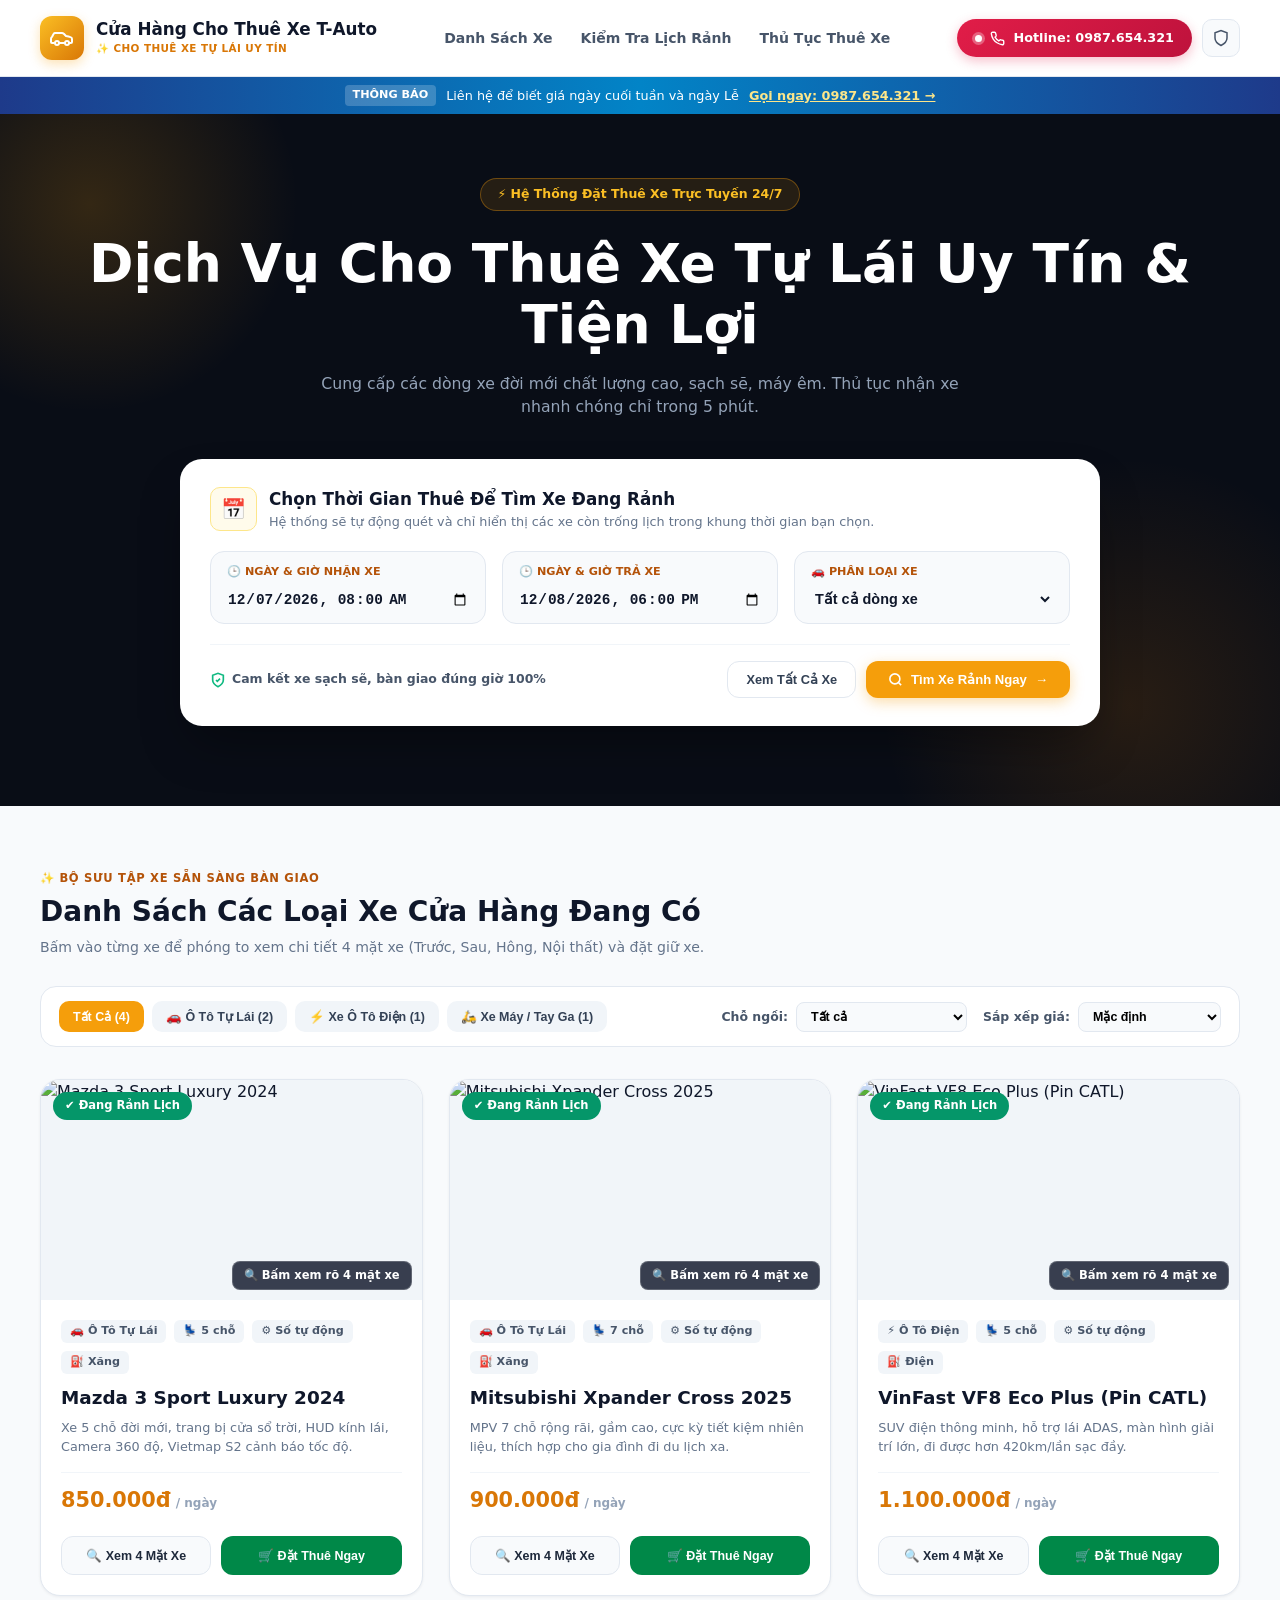
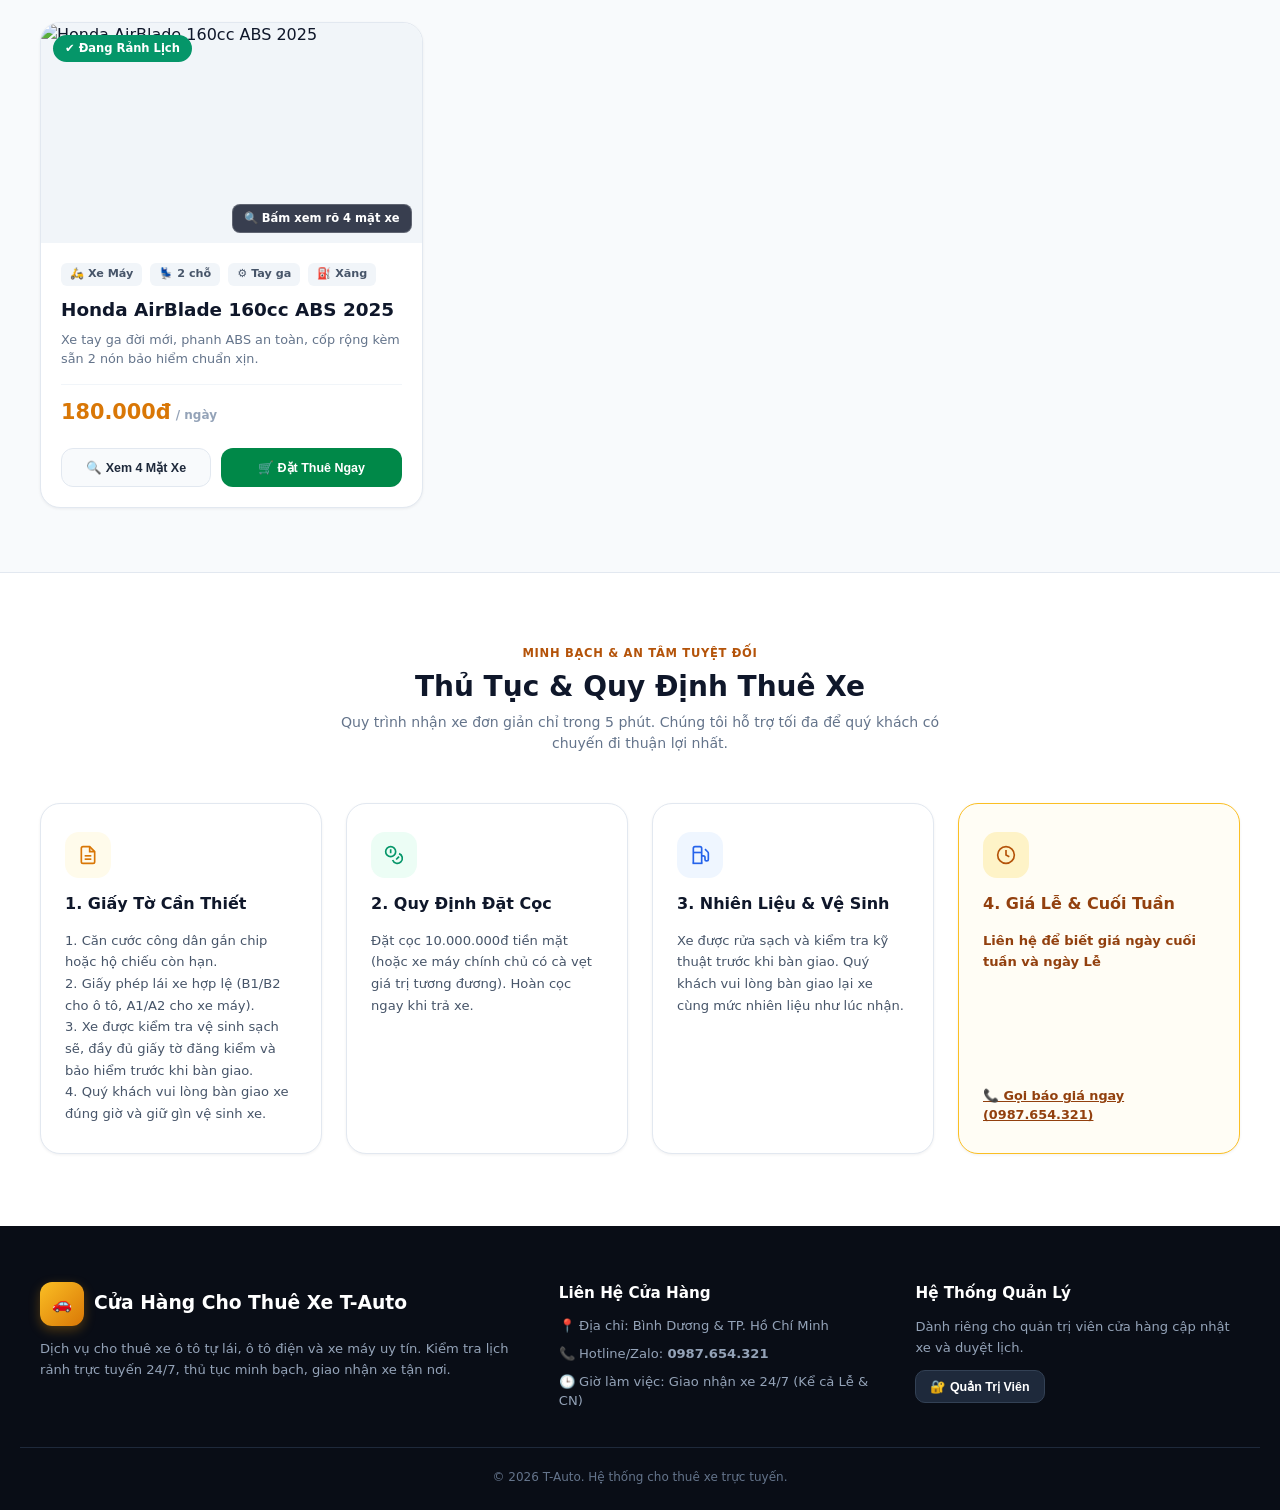
==== index.html @ 3c46c5d6 "app_web thuê xe dùng html" ====
<!doctype html>
<html lang="vi">
  <head>
    <meta charset="UTF-8" />
    <meta name="viewport" content="width=device-width, initial-scale=1.0" />
    <title id="page-title">
      T-Auto | Cho Thuê Xe Tự Lái Uy Tín & Kiểm Tra Lịch Rảnh Trực Tuyến
    </title>
    <link
      rel="icon"
      type="image/svg+xml"
      href="data:image/svg+xml,<svg xmlns='http://www.w3.org/2000/svg' viewBox='0 0 24 24' fill='%23f59e0b'><path d='M19 17h2c.6 0 1-.4 1-1v-3c0-.9-.7-1.7-1.5-1.9C18.7 10.6 16 10 16 10s-1.3-1.4-2.2-2.3c-.5-.4-1.1-.7-1.8-.7H5c-.6 0-1.1.4-1.4.9l-1.5 2.8C1.4 11.2 1 12 1 13v3c0 .6.4 1 1 1h2'/><circle cx='7' cy='17' r='2'/><path d='M9 17h6'/><circle cx='17' cy='17' r='2'/></svg>"
    />
    <link rel="stylesheet" href="style.css" />
    <script src="https://cdn.jsdelivr.net/npm/@supabase/supabase-js@2"></script>
  </head>
  <body>
    <!-- 1. HEADER NAVBAR (Đã ẩn nút Demo sang Admin, giữ giao diện Khách sạch sẽ) -->
    <header class="navbar">
      <div class="container nav-inner">
        <div class="brand" onclick="switchView('customer')">
          <div class="brand-logo">
            <svg
              viewBox="0 0 24 24"
              fill="none"
              stroke="currentColor"
              stroke-width="2"
              stroke-linecap="round"
              stroke-linejoin="round"
            >
              <path
                d="M19 17h2c.6 0 1-.4 1-1v-3c0-.9-.7-1.7-1.5-1.9C18.7 10.6 16 10 16 10s-1.3-1.4-2.2-2.3c-.5-.4-1.1-.7-1.8-.7H5c-.6 0-1.1.4-1.4.9l-1.5 2.8C1.4 11.2 1 12 1 13v3c0 .6.4 1 1 1h2"
              />
              <circle cx="7" cy="17" r="2" />
              <path d="M9 17h6" />
              <circle cx="17" cy="17" r="2" />
            </svg>
          </div>
          <div class="brand-text">
            <h1 id="nav-store-name">Cửa Hàng Cho Thuê Xe T-Auto</h1>
            <span class="brand-sub">✨ CHO THUÊ XE TỰ LÁI UY TÍN</span>
          </div>
        </div>

        <nav class="nav-links">
          <a href="#vehicle-catalog-section" onclick="switchView('customer')"
            >Danh Sách Xe</a
          >
          <a href="#hero-search-box" onclick="switchView('customer')"
            >Kiểm Tra Lịch Rảnh</a
          >
          <a href="#policy-section" onclick="switchView('customer')"
            >Thủ Tục Thuê Xe</a
          >
        </nav>

        <div class="nav-actions">
          <a href="tel:0987654321" id="nav-hotline-link" class="btn-hotline">
            <span class="dot-live"></span>
            <svg
              width="15"
              height="15"
              viewBox="0 0 24 24"
              fill="none"
              stroke="currentColor"
              stroke-width="2.2"
            >
              <path
                d="M22 16.92v3a2 2 0 0 1-2.18 2 19.79 19.79 0 0 1-8.63-3.07 19.5 19.5 0 0 1-6-6 19.79 19.79 0 0 1-3.07-8.67A2 2 0 0 1 4.11 2h3a2 2 0 0 1 2 1.72 12.84 12.84 0 0 0 .7 2.81 2 2 0 0 1-.45 2.11L8.09 9.91a16 16 0 0 0 6 6l1.27-1.27a2 2 0 0 1 2.11-.45 12.84 12.84 0 0 0 2.81.7A2 2 0 0 1 22 16.92z"
              />
            </svg>
            <span
              >Hotline:
              <strong id="nav-hotline-text">0987.654.321</strong></span
            >
          </a>

          <button
            class="btn-admin-shield"
            onclick="handleAdminClick()"
            title="Quản trị hệ thống"
          >
            <svg
              width="18"
              height="18"
              viewBox="0 0 24 24"
              fill="none"
              stroke="currentColor"
              stroke-width="2"
            >
              <path d="M12 22s8-4 8-10V5l-8-3-8 3v7c0 6 8 10 8 10z" />
            </svg>
          </button>
        </div>
      </div>
    </header>

    <!-- 2. BANNER THÔNG BÁO GIÁ CUỐI TUẦN / LỄ -->
    <div class="top-banner">
      <div class="container top-banner-inner">
        <span class="banner-badge">THÔNG BÁO</span>
        <span id="banner-note-text"
          >Liên hệ để biết giá ngày cuối tuần và ngày Lễ</span
        >
        <a href="tel:0987654321" id="banner-hotline-link" class="banner-call"
          >Gọi ngay: 0987.654.321 &rarr;</a
        >
      </div>
    </div>

    <!-- ================================================================= -->
    <!-- GIAO DIỆN KHÁCH HÀNG (CUSTOMER VIEW)                              -->
    <!-- ================================================================= -->
    <div id="customer-view">
      <!-- 3. HERO SECTION & FLOATING SEARCH CARD -->
      <section class="hero-section">
        <div class="hero-glow-left"></div>
        <div class="hero-glow-right"></div>

        <div class="container hero-container">
          <div class="hero-badge">
            <span>⚡ Hệ Thống Đặt Thuê Xe Trực Tuyến 24/7</span>
          </div>

          <h2 id="hero-title-display" class="hero-title">
            Dịch Vụ Cho Thuê Xe Tự<br />Lái Uy Tín &amp; Tiện Lợi
          </h2>

          <p id="hero-subtitle-display" class="hero-subtitle">
            Cung cấp các dòng xe đời mới chất lượng cao, sạch sẽ, máy êm. Thủ
            tục nhận xe nhanh chóng chỉ trong 5 phút.
          </p>

          <div id="hero-search-box" class="search-card">
            <div class="search-card-header">
              <span class="calendar-icon">📅</span>
              <div>
                <h3>Chọn Thời Gian Thuê Để Tìm Xe Đang Rảnh</h3>
                <p>
                  Hệ thống sẽ tự động quét và chỉ hiển thị các xe còn trống lịch
                  trong khung thời gian bạn chọn.
                </p>
              </div>
            </div>

            <div class="search-inputs-grid">
              <div class="input-box">
                <label>🕒 NGÀY &amp; GIỜ NHẬN XE</label>
                <input type="datetime-local" id="search-start" />
              </div>

              <div class="input-box">
                <label>🕒 NGÀY &amp; GIỜ TRẢ XE</label>
                <input type="datetime-local" id="search-end" />
              </div>

              <div class="input-box">
                <label>🚗 PHÂN LOẠI XE</label>
                <select
                  id="search-category"
                  onchange="syncCategoryFilter(this.value)"
                >
                  <option value="all">Tất cả dòng xe</option>
                  <option value="car">Ô tô tự lái (Sedan/SUV/MPV)</option>
                  <option value="electric">Xe ô tô điện</option>
                  <option value="motorbike">Xe máy / Xe tay ga</option>
                </select>
              </div>
            </div>

            <div class="search-card-footer">
              <div class="commit-text">
                <svg
                  width="16"
                  height="16"
                  viewBox="0 0 24 24"
                  fill="none"
                  stroke="#10b981"
                  stroke-width="2.5"
                >
                  <path d="M12 22s8-4 8-10V5l-8-3-8 3v7c0 6 8 10 8 10z" />
                  <path d="m9 12 2 2 4-4" />
                </svg>
                <span>Cam kết xe sạch sẽ, bàn giao đúng giờ 100%</span>
              </div>

              <div class="search-btn-group">
                <button
                  type="button"
                  class="btn-secondary"
                  onclick="handleResetSearch()"
                >
                  Xem Tất Cả Xe
                </button>
                <button
                  type="button"
                  class="btn-amber-search"
                  onclick="handlePerformSearch()"
                >
                  <svg
                    width="15"
                    height="15"
                    viewBox="0 0 24 24"
                    fill="none"
                    stroke="currentColor"
                    stroke-width="2.5"
                  >
                    <circle cx="11" cy="11" r="8" />
                    <path d="m21 21-4.3-4.3" />
                  </svg>
                  <span>Tìm Xe Rảnh Ngay</span>
                  <span>&rarr;</span>
                </button>
              </div>
            </div>
          </div>
        </div>
      </section>

      <!-- 4. DANH SÁCH XE -->
      <main id="vehicle-catalog-section" class="catalog-section container">
        <div class="catalog-header">
          <div>
            <span class="section-tag">✨ BỘ SƯU TẬP XE SẴN SÀNG BÀN GIAO</span>
            <h2 class="section-title">
              Danh Sách Các Loại Xe Cửa Hàng Đang Có
            </h2>
            <p class="section-desc">
              Bấm vào từng xe để phóng to xem chi tiết 4 mặt xe (Trước, Sau,
              Hông, Nội thất) và đặt giữ xe.
            </p>
          </div>

          <div id="active-search-banner" class="active-filter-badge hidden">
            <span
              >✅ Đang hiển thị tình trạng xe theo khung giờ bạn đã chọn</span
            >
            <button onclick="handleResetSearch()">Xóa lọc</button>
          </div>
        </div>

        <div class="filter-bar">
          <div class="category-tabs" id="category-tabs">
            <button
              class="tab-btn active"
              data-cat="all"
              onclick="setCategory('all')"
            >
              Tất Cả (<span id="count-all">0</span>)
            </button>
            <button class="tab-btn" data-cat="car" onclick="setCategory('car')">
              🚗 Ô Tô Tự Lái (<span id="count-car">0</span>)
            </button>
            <button
              class="tab-btn"
              data-cat="electric"
              onclick="setCategory('electric')"
            >
              ⚡ Xe Ô Tô Điện (<span id="count-electric">0</span>)
            </button>
            <button
              class="tab-btn"
              data-cat="motorbike"
              onclick="setCategory('motorbike')"
            >
              🛵 Xe Máy / Tay Ga (<span id="count-motorbike">0</span>)
            </button>
          </div>

          <div class="sub-filters">
            <div class="sub-filter-item">
              <span>Chỗ ngồi:</span>
              <select id="filter-seats" onchange="renderVehiclesGrid()">
                <option value="all">Tất cả</option>
                <option value="2">2 chỗ (Xe máy)</option>
                <option value="4-5">4 - 5 chỗ (Sedan/SUV)</option>
                <option value="7">7 chỗ (MPV/SUV)</option>
              </select>
            </div>

            <div class="sub-filter-item">
              <span>Sắp xếp giá:</span>
              <select id="filter-price-order" onchange="renderVehiclesGrid()">
                <option value="default">Mặc định</option>
                <option value="asc">Giá thấp đến cao</option>
                <option value="desc">Giá cao đến thấp</option>
              </select>
            </div>
          </div>
        </div>

        <div id="vehicles-grid" class="vehicles-grid"></div>
      </main>

      <!-- 5. THỦ TỤC & QUY ĐỊNH THUÊ XE -->
      <section id="policy-section" class="policy-section">
        <div class="container">
          <div class="policy-header">
            <span class="section-tag">MINH BẠCH &amp; AN TÂM TUYỆT ĐỐI</span>
            <h2 class="section-title">Thủ Tục &amp; Quy Định Thuê Xe</h2>
            <p class="section-desc">
              Quy trình nhận xe đơn giản chỉ trong 5 phút. Chúng tôi hỗ trợ tối
              đa để quý khách có chuyến đi thuận lợi nhất.
            </p>
          </div>

          <div class="policy-grid">
            <div class="policy-card">
              <div class="policy-icon icon-amber">
                <svg
                  width="20"
                  height="20"
                  viewBox="0 0 24 24"
                  fill="none"
                  stroke="currentColor"
                  stroke-width="2"
                >
                  <path
                    d="M14 2H6a2 2 0 0 0-2 2v16a2 2 0 0 0 2 2h12a2 2 0 0 0 2-2V8z"
                  />
                  <polyline points="14 2 14 8 20 8" />
                  <line x1="16" y1="13" x2="8" y2="13" />
                  <line x1="16" y1="17" x2="8" y2="17" />
                </svg>
              </div>
              <h4>1. Giấy Tờ Cần Thiết</h4>
              <div class="policy-text">
                1. Căn cước công dân gắn chip hoặc hộ chiếu còn hạn.<br />
                2. Giấy phép lái xe hợp lệ (B1/B2 cho ô tô, A1/A2 cho xe
                máy).<br />
                3. Xe được kiểm tra vệ sinh sạch sẽ, đầy đủ giấy tờ đăng kiểm và
                bảo hiểm trước khi bàn giao.<br />
                4. Quý khách vui lòng bàn giao xe đúng giờ và giữ gìn vệ sinh
                xe.
              </div>
            </div>

            <div class="policy-card">
              <div class="policy-icon icon-emerald">
                <svg
                  width="20"
                  height="20"
                  viewBox="0 0 24 24"
                  fill="none"
                  stroke="currentColor"
                  stroke-width="2"
                >
                  <circle cx="8" cy="8" r="6" />
                  <path d="M18.09 10.37A6 6 0 1 1 10.34 18" />
                  <path d="M7 6h1v4" />
                  <path d="m16.71 13.88.7.71-2.82 2.82" />
                </svg>
              </div>
              <h4>2. Quy Định Đặt Cọc</h4>
              <div class="policy-text">
                Đặt cọc 10.000.000đ tiền mặt (hoặc xe máy chính chủ có cà vẹt
                giá trị tương đương). Hoàn cọc ngay khi trả xe.
              </div>
            </div>

            <div class="policy-card">
              <div class="policy-icon icon-blue">
                <svg
                  width="20"
                  height="20"
                  viewBox="0 0 24 24"
                  fill="none"
                  stroke="currentColor"
                  stroke-width="2"
                >
                  <line x1="3" y1="22" x2="15" y2="22" />
                  <line x1="4" y1="9" x2="14" y2="9" />
                  <path d="M14 22V4a2 2 0 0 0-2-2H6a2 2 0 0 0-2 2v18" />
                  <path
                    d="M14 13h2a2 2 0 0 1 2 2v2a2 2 0 0 0 2 2h0a2 2 0 0 0 2-2V9.83a2 2 0 0 0-.59-1.42L18 5"
                  />
                </svg>
              </div>
              <h4>3. Nhiên Liệu &amp; Vệ Sinh</h4>
              <div class="policy-text">
                Xe được rửa sạch và kiểm tra kỹ thuật trước khi bàn giao. Quý
                khách vui lòng bàn giao lại xe cùng mức nhiên liệu như lúc nhận.
              </div>
            </div>

            <div class="policy-card policy-card-highlight">
              <div class="policy-icon icon-gold">
                <svg
                  width="20"
                  height="20"
                  viewBox="0 0 24 24"
                  fill="none"
                  stroke="currentColor"
                  stroke-width="2"
                >
                  <circle cx="12" cy="12" r="10" />
                  <polyline points="12 6 12 12 16 14" />
                </svg>
              </div>
              <h4 class="highlight-title">4. Giá Lễ &amp; Cuối Tuần</h4>
              <div class="policy-text highlight-text" id="policy-weekend">
                Liên hệ để biết giá ngày cuối tuần và ngày Lễ
              </div>
              <a
                href="tel:0987654321"
                id="policy-call-link"
                class="policy-call-btn"
              >
                📞 Gọi báo giá ngay (0987.654.321)
              </a>
            </div>
          </div>
        </div>
      </section>
    </div>

    <!-- ================================================================= -->
    <!-- GIAO DIỆN QUẢN TRỊ VIÊN (ADMIN DASHBOARD VIEW)                    -->
    <!-- ================================================================= -->
    <div id="admin-view" class="admin-section container hidden">
      <div class="admin-topbar">
        <div>
          <span class="section-tag">QUẢN TRỊ HỆ THỐNG</span>
          <h2 class="section-title">Bảng Điều Khiển Admin T-Auto</h2>
        </div>
        <div class="admin-top-actions">
          <!-- Nút Chế độ Demo / Supabase đã được dời vào riêng trong Admin -->
          <button
            id="btn-db-mode"
            class="btn-demo-mode"
            onclick="openSupabaseModal()"
          >
            <svg
              width="15"
              height="15"
              viewBox="0 0 24 24"
              fill="none"
              stroke="currentColor"
              stroke-width="2"
            >
              <ellipse cx="12" cy="5" rx="9" ry="3" />
              <path d="M3 5V19A9 3 0 0 0 21 19V5" />
              <path d="M3 12A9 3 0 0 0 21 12" />
            </svg>
            <span id="db-mode-label">Chế Độ Mẫu (Demo)</span>
          </button>
          <button class="btn-secondary" onclick="switchView('customer')">
            &larr; Xem Trang Khách
          </button>
          <button class="btn-danger-outline" onclick="adminLogout()">
            Đăng Xuất
          </button>
        </div>
      </div>

      <div class="admin-tabs">
        <button
          class="adm-tab active"
          data-tab="tab-vehicles"
          onclick="switchAdminTab('tab-vehicles')"
        >
          🚗 Quản Lý Kho Xe (<span id="adm-count-cars">0</span>)
        </button>
        <button
          class="adm-tab"
          data-tab="tab-bookings"
          onclick="switchAdminTab('tab-bookings')"
        >
          🛒 Đơn Đặt Thuê Xe (<span id="adm-count-bookings">0</span>)
        </button>
        <button
          class="adm-tab"
          data-tab="tab-waitlist"
          onclick="switchAdminTab('tab-waitlist')"
        >
          🔔 Khách Chờ Xe Trống (<span id="adm-count-waitlist">0</span>)
        </button>
        <button
          class="adm-tab"
          data-tab="tab-settings"
          onclick="switchAdminTab('tab-settings')"
        >
          📝 Nội Dung &amp; Đổi Mật Khẩu Hash
        </button>
      </div>

      <!-- TAB 1: QUẢN LÝ XE -->
      <div id="tab-vehicles" class="admin-panel">
        <div class="admin-card">
          <h3 id="car-form-heading" class="card-heading">
            ➕ Thêm Xe Mới Vào Cửa Hàng
          </h3>
          <form id="vehicle-form" onsubmit="handleSaveVehicle(event)">
            <input type="hidden" id="veh-id" />
            <div class="adm-form-grid">
              <div class="form-field">
                <label>Tên xe (*)</label>
                <input
                  type="text"
                  id="veh-name"
                  required
                  placeholder="VD: Mazda 3 Luxury 2024"
                />
              </div>
              <div class="form-field">
                <label>Phân loại xe (*)</label>
                <select id="veh-category">
                  <option value="car">🚗 Ô tô tự lái</option>
                  <option value="electric">⚡ Xe ô tô điện</option>
                  <option value="motorbike">🛵 Xe máy / Tay ga</option>
                </select>
              </div>
              <div class="form-field">
                <label>Số chỗ ngồi (*)</label>
                <input
                  type="number"
                  id="veh-seats"
                  value="5"
                  min="2"
                  max="16"
                  required
                />
              </div>
              <div class="form-field">
                <label>Hộp số / Truyền động</label>
                <input type="text" id="veh-transmission" value="Số tự động" />
              </div>
              <div class="form-field">
                <label>Nhiên liệu</label>
                <input type="text" id="veh-fuel" value="Xăng" />
              </div>
              <div class="form-field">
                <label>Giá thuê ngày thường (VNĐ/ngày) (*)</label>
                <input
                  type="number"
                  id="veh-price"
                  required
                  placeholder="850000"
                />
              </div>
              <div class="form-field">
                <label>Giá Cuối Tuần / Ngày Lễ (VNĐ/ngày)</label>
                <input
                  type="number"
                  id="veh-weekend-price"
                  placeholder="1000000"
                />
              </div>
              <div class="form-field">
                <label>Trạng thái xe hiện tại</label>
                <select id="veh-status">
                  <option value="available">🟢 Đang rảnh (Sẵn sàng)</option>
                  <option value="rented">🔴 Đang có khách thuê</option>
                  <option value="maintenance">
                    🟡 Đang bảo dưỡng / Tạm ngưng
                  </option>
                </select>
              </div>
              <div class="form-field full-span">
                <label
                  >Danh sách 4 Link Ảnh của 4 mặt xe: Mặt trước, Mặt sau, Bên
                  hông, Nội thất (Cách nhau dấu phẩy `,`)</label
                >
                <textarea
                  id="veh-images"
                  rows="3"
                  placeholder="https://anh-mat-truoc.jpg, https://anh-mat-sau.jpg, https://anh-ben-hong.jpg, https://anh-noi-that.jpg"
                ></textarea>
              </div>
              <div class="form-field full-span">
                <label>Mô tả &amp; Tiện ích xe</label>
                <textarea
                  id="veh-desc"
                  rows="2"
                  placeholder="Xe đời mới, trang bị sẵn VietMap S2, Camera 360, Bảo hiểm 2 chiều..."
                ></textarea>
              </div>
            </div>
            <div class="form-actions">
              <button type="submit" class="btn-primary-amber">
                💾 Lưu Thông Tin Xe
              </button>
              <button
                type="button"
                class="btn-secondary"
                onclick="resetVehicleForm()"
              >
                Làm Mới / Hủy Sửa
              </button>
            </div>
          </form>
        </div>

        <div class="admin-card">
          <h3 class="card-heading">📋 Danh Sách Xe Hiện Có</h3>
          <div class="table-wrap">
            <table class="adm-table">
              <thead>
                <tr>
                  <th>Hình ảnh (4 mặt)</th>
                  <th>Tên xe &amp; Thông số</th>
                  <th>Giá Thường / Giá Lễ</th>
                  <th>Trạng thái nhanh</th>
                  <th>Hành động</th>
                </tr>
              </thead>
              <tbody id="adm-vehicles-tbody"></tbody>
            </table>
          </div>
        </div>
      </div>

      <!-- TAB 2: ĐƠN ĐẶT THUÊ XE -->
      <div id="tab-bookings" class="admin-panel hidden">
        <div class="admin-card">
          <h3 class="card-heading">🛒 Danh Sách Đơn Khách Đặt Thuê Xe</h3>
          <p class="card-sub">
            Duyệt đơn để khóa lịch xe tự động, hoặc đánh dấu Đã trả xe / Hủy đơn
            để giải phóng lịch trống.
          </p>
          <div id="adm-bookings-container" class="records-list"></div>
        </div>
      </div>

      <!-- TAB 3: KHÁCH CHỜ XE TRỐNG -->
      <div id="tab-waitlist" class="admin-panel hidden">
        <div class="admin-card">
          <h3 class="card-heading">
            🔔 Danh Sách Khách Để Lại Thông Tin Chờ Xe Trống
          </h3>
          <p class="card-sub">
            Khi xe khách cần đã rảnh lịch, hãy liên hệ lại theo số điện thoại
            bên dưới.
          </p>
          <div id="adm-waitlist-container" class="records-list"></div>
        </div>
      </div>

      <!-- TAB 4: QUẢN TRỊ NỘI DUNG & ĐỔI PASS HASH -->
      <div id="tab-settings" class="admin-panel hidden">
        <div class="admin-card">
          <h3 class="card-heading">
            📝 Quản Trị Nội Dung Chung &amp; Thông Báo Giá
          </h3>
          <form onsubmit="handleSaveSettings(event)" class="adm-form-grid">
            <div class="form-field">
              <label>Tên Cửa Hàng</label>
              <input type="text" id="set-store-name" required />
            </div>
            <div class="form-field">
              <label>Số Hotline Liên Hệ</label>
              <input type="text" id="set-hotline" required />
            </div>
            <div class="form-field">
              <label>Địa Chỉ Cửa Hàng</label>
              <input type="text" id="set-address" required />
            </div>
            <div class="form-field">
              <label>Chế Độ Hiển Thị Giá Trên Web</label>
              <select id="set-price-mode">
                <option value="normal">Hiển thị Giá Ngày Thường</option>
                <option value="weekend">Áp dụng Giá Cuối Tuần / Ngày Lễ</option>
              </select>
            </div>
            <div class="form-field full-span">
              <label>Tiêu đề lớn (Hero Title)</label>
              <input type="text" id="set-hero-title" required />
            </div>
            <div class="form-field full-span">
              <label>Mô tả phụ (Hero Subtitle)</label>
              <input type="text" id="set-hero-subtitle" required />
            </div>
            <div class="form-field full-span">
              <label>Ghi chú Giá Lễ &amp; Cuối Tuần</label>
              <input type="text" id="set-weekend-note" required />
            </div>
            <div class="form-actions full-span">
              <button type="submit" class="btn-primary-amber">
                💾 Lưu Toàn Bộ Nội Dung
              </button>
            </div>
          </form>
        </div>

        <!-- Khối Đổi mật khẩu bằng mã băm SHA-256 chống F12 -->
        <div class="admin-card">
          <h3 class="card-heading">
            🔐 Đổi Mật Khẩu Quản Trị (Mã Hóa SHA-256 Chống Soi F12)
          </h3>
          <p class="card-sub">
            Mật khẩu của bạn sẽ được băm thành chuỗi Hash SHA-256 không thể dịch
            ngược. Người lạ mở F12 cũng không thể biết mật khẩu thực.
          </p>
          <form
            onsubmit="handleChangeAdminPassword(event)"
            class="adm-form-grid"
          >
            <div class="form-field">
              <label>Nhập mật khẩu mới muốn đổi (*)</label>
              <input
                type="password"
                id="new-admin-pass"
                required
                placeholder="Nhập mật khẩu mới..."
              />
            </div>
            <div class="form-field">
              <label>Mã Hash SHA-256 tương ứng (Tự động sinh ra)</label>
              <input
                type="text"
                id="generated-hash-preview"
                readonly
                placeholder="Mã Hash sẽ hiện ở đây sau khi bấm lưu..."
              />
            </div>
            <div class="form-actions full-span">
              <button type="submit" class="btn-primary-amber">
                🔒 Mã Hóa &amp; Cập Nhật Mật Khẩu
              </button>
            </div>
          </form>
        </div>
      </div>
    </div>

    <!-- FOOTER -->
    <footer class="footer">
      <div class="container footer-grid">
        <div>
          <div class="brand-footer">
            <div class="brand-logo">🚗</div>
            <h3 id="footer-store-name">Cửa Hàng Cho Thuê Xe T-Auto</h3>
          </div>
          <p class="footer-desc">
            Dịch vụ cho thuê xe ô tô tự lái, ô tô điện và xe máy uy tín. Kiểm
            tra lịch rảnh trực tuyến 24/7, thủ tục minh bạch, giao nhận xe tận
            nơi.
          </p>
        </div>
        <div>
          <h4>Liên Hệ Cửa Hàng</h4>
          <ul class="footer-list">
            <li>
              📍 Địa chỉ:
              <span id="footer-address">Bình Dương &amp; TP. Hồ Chí Minh</span>
            </li>
            <li>
              📞 Hotline/Zalo: <strong id="footer-hotline">0987.654.321</strong>
            </li>
            <li>🕒 Giờ làm việc: Giao nhận xe 24/7 (Kể cả Lễ &amp; CN)</li>
          </ul>
        </div>
        <div>
          <h4>Hệ Thống Quản Lý</h4>
          <p class="footer-desc">
            Dành riêng cho quản trị viên cửa hàng cập nhật xe và duyệt lịch.
          </p>
          <button class="btn-footer-admin" onclick="handleAdminClick()">
            🔐 Quản Trị Viên
          </button>
        </div>
      </div>
      <div class="footer-bottom">
        &copy; 2026 T-Auto. Hệ thống cho thuê xe trực tuyến.
      </div>
    </footer>

    <!-- ================================================================= -->
    <!-- MODAL 1: XEM TO RÕ 4 MẶT XE (GALLERY LIGHTBOX MODAL)              -->
    <!-- ================================================================= -->
    <div id="gallery-modal" class="modal-overlay hidden">
      <div class="modal-box modal-gallery-xl">
        <button class="modal-close" onclick="closeGalleryModal()">
          &times;
        </button>

        <div class="gallery-layout">
          <!-- Cột Trái: Khung ảnh lớn + Nút Prev/Next + 4 Thumbnail -->
          <div class="gallery-viewer">
            <div class="main-stage">
              <span id="gal-angle-badge" class="angle-label"
                >Góc 1/4: Mặt trước</span
              >
              <img id="gal-main-img" src="" alt="Chi tiết xe" />
              <button
                type="button"
                class="gal-nav-btn gal-prev"
                onclick="changeGallerySlide(-1)"
              >
                &#10094;
              </button>
              <button
                type="button"
                class="gal-nav-btn gal-next"
                onclick="changeGallerySlide(1)"
              >
                &#10095;
              </button>
            </div>
            <div id="gal-thumbs-row" class="thumbs-row"></div>
          </div>

          <!-- Cột Phải: Thông số chi tiết xe & Nút Đặt thuê ngay -->
          <div class="gallery-info">
            <span class="modal-tag">CHI TIẾT 4 MẶT XE &amp; THÔNG SỐ</span>
            <h3 id="gal-car-name" class="gal-title">Tên Xe</h3>
            <div id="gal-car-price" class="gal-price"></div>

            <div id="gal-specs-list" class="gal-specs-box"></div>

            <div class="gal-desc-box">
              <strong>Mô tả &amp; Tiện ích theo xe:</strong>
              <p id="gal-car-desc"></p>
            </div>

            <div id="gal-status-box" class="avail-status-box"></div>

            <div class="gal-cta-group">
              <button id="gal-book-btn" class="btn-bhx-submit full-width">
                🛒 CHỌN THUÊ XE NÀY NGAY
              </button>
            </div>
          </div>
        </div>
      </div>
    </div>

    <!-- ================================================================= -->
    <!-- MODAL 2: ĐẶT XE ONLINE KIỂU MUA HÀNG BÁCH HÓA XANH                -->
    <!-- ================================================================= -->
    <div id="booking-modal" class="modal-overlay hidden">
      <div class="modal-box modal-bhx">
        <button class="modal-close" onclick="closeBookingModal()">
          &times;
        </button>

        <!-- Header kiểu Bách Hóa Xanh -->
        <div class="bhx-header">
          <span class="bhx-badge" id="bhx-mode-badge"
            >🛒 PHIẾU ĐĂNG KÝ THUÊ XE NHANH</span
          >
          <h3 id="bhx-modal-title">Thông Tin Đặt Giữ Xe</h3>
        </div>

        <!-- Khối 1: Tóm tắt "Giỏ hàng" (Xe đã chọn + Thời gian + Tự động tính tổng tiền) -->
        <div class="bhx-cart-summary">
          <img id="bhx-car-thumb" src="" alt="Xe" class="bhx-thumb" />
          <div class="bhx-cart-info">
            <h4 id="bhx-car-name">Tên xe</h4>
            <div class="bhx-unit-price">
              Đơn giá: <strong id="bhx-day-price">0đ</strong>/ngày
            </div>
            <span id="bhx-avail-pill" class="bhx-status-pill"
              >Đang kiểm tra...</span
            >
          </div>
        </div>

        <!-- Khối 2: Chọn Thời Gian Nhận & Trả Xe -->
        <div class="bhx-section-box">
          <div class="bhx-step-title">1. Thời gian nhận &amp; trả xe</div>
          <div class="modal-date-checker">
            <div class="form-field">
              <label>🕒 Nhận xe lúc:</label>
              <input
                type="datetime-local"
                id="modal-start"
                onchange="evaluateModalAvailability()"
              />
            </div>
            <div class="form-field">
              <label>🕒 Trả xe lúc:</label>
              <input
                type="datetime-local"
                id="modal-end"
                onchange="evaluateModalAvailability()"
              />
            </div>
          </div>

          <!-- Dòng tổng kết số ngày & Thành tiền giống Bách Hóa Xanh -->
          <div class="bhx-bill-row">
            <span
              >Thời gian thuê: <strong id="bhx-total-days">1 ngày</strong></span
            >
            <span
              >Tạm tính:
              <strong id="bhx-total-money" class="bhx-money-highlight"
                >0đ</strong
              ></span
            >
          </div>
        </div>

        <!-- Thông báo khi xe bận (Chuyển sang để lại thông tin chờ) -->
        <div id="modal-avail-banner" class="avail-status-box"></div>

        <!-- Khối 3: Thông tin người đặt & Hình thức nhận xe (Chuẩn Bách Hóa Xanh) -->
        <form id="customer-action-form" onsubmit="handleCustomerSubmit(event)">
          <input type="hidden" id="modal-car-id" />
          <input type="hidden" id="modal-action-mode" />

          <div class="bhx-section-box">
            <div class="bhx-step-title">2. Thông tin khách hàng</div>

            <!-- Chọn Anh / Chị -->
            <div class="bhx-gender-row">
              <label class="bhx-radio">
                <input type="radio" name="cust_title" value="Anh" checked />
                <span>Anh</span>
              </label>
              <label class="bhx-radio">
                <input type="radio" name="cust_title" value="Chị" />
                <span>Chị</span>
              </label>
            </div>

            <div class="bhx-input-grid">
              <div class="form-field">
                <input
                  type="text"
                  id="cust-name"
                  required
                  placeholder="Họ và tên của bạn (Bắt buộc)"
                />
              </div>
              <div class="form-field">
                <input
                  type="tel"
                  id="cust-phone"
                  required
                  placeholder="Số điện thoại liên hệ (Bắt buộc)"
                />
              </div>
            </div>
          </div>

          <div class="bhx-section-box">
            <div class="bhx-step-title">3. Chọn cách nhận xe</div>
            <div class="bhx-delivery-tabs">
              <label class="bhx-deliv-option">
                <input
                  type="radio"
                  name="delivery_type"
                  value="Nhận tại cửa hàng"
                  checked
                  onchange="toggleDeliveryAddress(false)"
                />
                <span>🏪 Nhận xe tại cửa hàng</span>
              </label>
              <label class="bhx-deliv-option">
                <input
                  type="radio"
                  name="delivery_type"
                  value="Giao xe tận nơi"
                  onchange="toggleDeliveryAddress(true)"
                />
                <span>🚚 Giao xe tận nơi</span>
              </label>
            </div>

            <div
              id="delivery-address-wrap"
              class="form-field hidden"
              style="margin-top: 10px"
            >
              <input
                type="text"
                id="cust-address"
                placeholder="Nhập số nhà, tên đường, phường/xã nhận xe..."
              />
            </div>

            <div class="form-field" style="margin-top: 10px; margin-bottom: 0">
              <input
                type="text"
                id="cust-note"
                placeholder="Yêu cầu khác (VD: Gọi qua Zalo, xuất hóa đơn, giờ giấc linh hoạt...)"
              />
            </div>
          </div>

          <button
            type="submit"
            id="modal-submit-btn"
            class="btn-bhx-submit full-width"
          >
            HOÀN TẤT ĐẶT GIỮ XE
          </button>
        </form>
      </div>
    </div>

    <!-- ================================================================= -->
    <!-- MODAL 3: ĐĂNG NHẬP ADMIN (BẢO MẬT BẰNG HASH SHA-256)              -->
    <!-- ================================================================= -->
    <div id="admin-login-modal" class="modal-overlay hidden">
      <div class="modal-box modal-sm">
        <button class="modal-close" onclick="closeAdminLoginModal()">
          &times;
        </button>
        <div class="modal-header">
          <span class="modal-tag">XÁC THỰC SHA-256</span>
          <h3>Đăng Nhập Quản Trị</h3>
          <p class="card-sub">
            Mật khẩu được kiểm tra bằng thuật toán băm SHA-256 chống dịch ngược
            trên trình duyệt.
          </p>
        </div>
        <form onsubmit="handleAdminLogin(event)">
          <div class="form-field">
            <label>Mật khẩu quản trị</label>
            <input
              type="password"
              id="adm-password-input"
              required
              placeholder="Nhập mật khẩu..."
            />
          </div>
          <button type="submit" class="btn-primary-amber full-width">
            Đăng Nhập Hệ Thống
          </button>
        </form>
      </div>
    </div>

    <!-- ================================================================= -->
    <!-- MODAL 4: CẤU HÌNH SUPABASE (CHỈ MỞ TỪ TRANG ADMIN)                -->
    <!-- ================================================================= -->
    <div id="supabase-modal" class="modal-overlay hidden">
      <div class="modal-box">
        <button class="modal-close" onclick="closeSupabaseModal()">
          &times;
        </button>
        <div class="modal-header">
          <span class="modal-tag">KẾT NỐI CƠ SỞ DỮ LIỆU</span>
          <h3>Cấu Hình Supabase Trực Tuyến</h3>
          <p class="card-sub">
            Điền Project URL và Anon Key để lưu trữ dữ liệu thực tế trên Cloud
            Supabase.
          </p>
        </div>

        <form onsubmit="handleSaveSupabaseConfig(event)">
          <div class="form-field">
            <label>Supabase Project URL</label>
            <input
              type="url"
              id="sb-url-input"
              placeholder="https://fficfmuuqvwiqyhnhfrq.supabase.co"
            />
          </div>
          <div class="form-field">
            <label>Supabase Anon Public Key (eyJ...)</label>
            <textarea
              id="sb-key-input"
              rows="3"
              placeholder="eyJhbGciOiJIUzI1NiIsInR5cCI6IkpXVCJ9..."
            ></textarea>
          </div>

          <div class="form-actions">
            <button type="submit" class="btn-primary-amber">
              🔌 Lưu &amp; Kết Nối Supabase
            </button>
            <button type="button" class="btn-secondary" onclick="useDemoMode()">
              Chuyển Về Chế Độ Mẫu (Demo)
            </button>
          </div>
        </form>
      </div>
    </div>

    <script src="app.js"></script>
  </body>
</html>
---- style.css ----
/* ==========================================================================
   1. RESET & BIẾN MÀU SẮC CHUẨN T-AUTO + BÁCH HÓA XANH
   ========================================================================== */
:root {
  --amber-50: #fffbeb;
  --amber-100: #fef3c7;
  --amber-200: #fde68a;
  --amber-400: #fbbf24;
  --amber-500: #f59e0b;
  --amber-600: #d97706;
  --amber-700: #b45309;

  --bhx-green: #008848;
  --bhx-green-hover: #006e3a;
  --bhx-green-light: #e8f5e9;

  --rose-50: #fff1f2;
  --rose-500: #f43f5e;
  --rose-600: #e11d48;

  --emerald-50: #ecfdf5;
  --emerald-100: #d1fae5;
  --emerald-600: #059669;
  --emerald-700: #047857;

  --blue-50: #eff6ff;
  --blue-600: #2563eb;

  --slate-50: #f8fafc;
  --slate-100: #f1f5f9;
  --slate-200: #e2e8f0;
  --slate-300: #cbd5e1;
  --slate-400: #94a3b8;
  --slate-500: #64748b;
  --slate-600: #475569;
  --slate-700: #334155;
  --slate-800: #1e293b;
  --slate-900: #0f172a;
  --slate-950: #090d16;

  --shadow-sm: 0 1px 3px rgba(15, 23, 42, 0.06);
  --shadow-md: 0 4px 12px rgba(15, 23, 42, 0.08);
  --shadow-lg: 0 12px 32px -4px rgba(15, 23, 42, 0.12);
  --shadow-2xl: 0 25px 50px -12px rgba(0, 0, 0, 0.38);
}

* {
  box-sizing: border-box;
  margin: 0;
  padding: 0;
}

html {
  scroll-behavior: smooth;
  scroll-padding-top: 110px;
  font-family:
    system-ui,
    -apple-system,
    BlinkMacSystemFont,
    "Segoe UI",
    Roboto,
    sans-serif;
}

body {
  background-color: var(--slate-50);
  color: var(--slate-900);
  line-height: 1.5;
  min-height: 100vh;
  display: flex;
  flex-direction: column;
}

.container {
  max-width: 1240px;
  margin: 0 auto;
  padding: 0 20px;
  width: 100%;
}

.hidden {
  display: none !important;
}

/* ==========================================================================
   2. HEADER NAVBAR & TOP BANNER
   ========================================================================== */
.navbar {
  position: sticky;
  top: 0;
  z-index: 100;
  background: rgba(255, 255, 255, 0.96);
  -webkit-backdrop-filter: blur(10px);
  backdrop-filter: blur(10px);
  border-bottom: 1px solid var(--slate-200);
}

.nav-inner {
  display: flex;
  align-items: center;
  justify-content: space-between;
  min-height: 76px;
  gap: 16px;
}

.brand {
  display: flex;
  align-items: center;
  gap: 12px;
  cursor: pointer;
}

.brand-logo {
  width: 44px;
  height: 44px;
  border-radius: 12px;
  background: linear-gradient(135deg, var(--amber-400), var(--amber-600));
  color: #fff;
  display: flex;
  align-items: center;
  justify-content: center;
  box-shadow: 0 4px 12px rgba(245, 158, 11, 0.3);
  flex-shrink: 0;
}

.brand-logo svg {
  width: 24px;
  height: 24px;
}

.brand-text h1 {
  font-size: 1.05rem;
  font-weight: 800;
  color: var(--slate-900);
  line-height: 1.2;
}

.brand-sub {
  font-size: 0.65rem;
  font-weight: 800;
  color: var(--amber-600);
  letter-spacing: 0.04em;
  display: block;
  margin-top: 2px;
}

.nav-links {
  display: flex;
  align-items: center;
  gap: 28px;
}

.nav-links a {
  text-decoration: none;
  color: var(--slate-600);
  font-size: 0.875rem;
  font-weight: 600;
  transition: color 0.2s;
}

.nav-links a:hover {
  color: var(--amber-600);
}

.nav-actions {
  display: flex;
  align-items: center;
  gap: 10px;
}

.btn-demo-mode {
  display: inline-flex;
  align-items: center;
  gap: 7px;
  background: var(--amber-50);
  border: 1px solid var(--amber-200);
  color: var(--amber-700);
  padding: 8px 14px;
  border-radius: 999px;
  font-size: 0.75rem;
  font-weight: 700;
  cursor: pointer;
}

.btn-demo-mode.connected {
  background: var(--emerald-50);
  border-color: var(--emerald-100);
  color: var(--emerald-700);
}

.btn-hotline {
  display: inline-flex;
  align-items: center;
  gap: 8px;
  background: linear-gradient(135deg, #e11d48, #be123c);
  color: #fff;
  text-decoration: none;
  padding: 9px 18px;
  border-radius: 999px;
  font-size: 0.8rem;
  font-weight: 700;
  box-shadow: 0 4px 12px rgba(225, 29, 72, 0.28);
}

.dot-live {
  width: 7px;
  height: 7px;
  background: #fff;
  border-radius: 50%;
  box-shadow: 0 0 0 3px rgba(255, 255, 255, 0.3);
}

.btn-admin-shield {
  width: 38px;
  height: 38px;
  border-radius: 10px;
  border: 1px solid var(--slate-200);
  background: var(--slate-50);
  color: var(--slate-600);
  display: flex;
  align-items: center;
  justify-content: center;
  cursor: pointer;
}

.top-banner {
  position: relative;
  z-index: 10;
  background: linear-gradient(90deg, #1e3a8a, #0284c7, #1e3a8a);
  color: #fff;
  font-size: 0.8rem;
  padding: 8px 0;
}

.top-banner-inner {
  display: flex;
  align-items: center;
  justify-content: center;
  gap: 10px;
  flex-wrap: wrap;
}

.banner-badge {
  background: rgba(255, 255, 255, 0.2);
  padding: 2px 8px;
  border-radius: 4px;
  font-weight: 800;
  font-size: 0.7rem;
}

.banner-call {
  color: var(--amber-200);
  font-weight: 700;
  text-decoration: underline;
}

/* ==========================================================================
   3. HERO SECTION & FLOATING SEARCH CARD
   ========================================================================== */
.hero-section {
  position: relative;
  background-color: var(--slate-950);
  color: #fff;
  padding: 64px 0 80px;
  overflow: hidden;
}

.hero-glow-left {
  position: absolute;
  top: -120px;
  left: -120px;
  width: 420px;
  height: 420px;
  background: radial-gradient(
    circle,
    rgba(245, 158, 11, 0.18) 0%,
    transparent 70%
  );
  pointer-events: none;
}

.hero-glow-right {
  position: absolute;
  bottom: -150px;
  right: -100px;
  width: 500px;
  height: 500px;
  background: radial-gradient(
    circle,
    rgba(217, 119, 6, 0.15) 0%,
    transparent 70%
  );
  pointer-events: none;
}

.hero-container {
  position: relative;
  z-index: 2;
  text-align: center;
}

.hero-badge {
  display: inline-flex;
  align-items: center;
  padding: 6px 16px;
  border-radius: 999px;
  background: rgba(245, 158, 11, 0.12);
  border: 1px solid rgba(245, 158, 11, 0.35);
  color: var(--amber-400);
  font-size: 0.78rem;
  font-weight: 700;
  margin-bottom: 22px;
}

.hero-title {
  font-size: clamp(2rem, 4.5vw, 3.35rem);
  font-weight: 900;
  line-height: 1.15;
  margin-bottom: 16px;
  color: #ffffff;
}

.hero-subtitle {
  color: var(--slate-400);
  font-size: 0.98rem;
  max-width: 640px;
  margin: 0 auto 40px;
}

.search-card {
  background: #ffffff;
  color: var(--slate-900);
  max-width: 920px;
  margin: 0 auto;
  border-radius: 22px;
  padding: 28px 30px;
  box-shadow: var(--shadow-2xl);
  text-align: left;
}

.search-card-header {
  display: flex;
  align-items: flex-start;
  gap: 12px;
  margin-bottom: 20px;
}

.calendar-icon {
  font-size: 1.25rem;
  background: var(--amber-50);
  border: 1px solid var(--amber-200);
  padding: 6px 10px;
  border-radius: 10px;
}

.search-card-header h3 {
  font-size: 1.05rem;
  font-weight: 800;
}

.search-card-header p {
  font-size: 0.8rem;
  color: var(--slate-500);
}

.search-inputs-grid {
  display: grid;
  grid-template-columns: repeat(3, 1fr);
  gap: 16px;
  margin-bottom: 20px;
}

.input-box {
  background: var(--slate-50);
  border: 1px solid var(--slate-200);
  border-radius: 14px;
  padding: 12px 16px;
}

.input-box label {
  display: block;
  font-size: 0.7rem;
  font-weight: 800;
  color: var(--amber-700);
  margin-bottom: 6px;
}

.input-box input,
.input-box select {
  width: 100%;
  border: none;
  background: transparent;
  font-size: 0.9rem;
  font-weight: 700;
  color: var(--slate-900);
  outline: none;
}

.search-card-footer {
  display: flex;
  align-items: center;
  justify-content: space-between;
  padding-top: 16px;
  border-top: 1px solid var(--slate-100);
  flex-wrap: wrap;
  gap: 12px;
}

.commit-text {
  display: flex;
  align-items: center;
  gap: 6px;
  font-size: 0.78rem;
  font-weight: 600;
  color: var(--slate-600);
}

.search-btn-group {
  display: flex;
  align-items: center;
  gap: 10px;
}

.btn-secondary {
  padding: 10px 18px;
  border-radius: 12px;
  border: 1px solid var(--slate-200);
  background: #fff;
  color: var(--slate-700);
  font-size: 0.8rem;
  font-weight: 700;
  cursor: pointer;
}

.btn-amber-search {
  display: inline-flex;
  align-items: center;
  gap: 8px;
  padding: 11px 22px;
  border-radius: 12px;
  border: none;
  background: var(--amber-500);
  color: #fff;
  font-size: 0.82rem;
  font-weight: 800;
  cursor: pointer;
  box-shadow: 0 4px 14px rgba(245, 158, 11, 0.35);
}

/* ==========================================================================
   4. CATALOG SECTION & VEHICLE CARDS
   ========================================================================== */
.catalog-section {
  padding: 64px 20px;
  flex: 1;
}

.catalog-header {
  display: flex;
  align-items: flex-end;
  justify-content: space-between;
  gap: 16px;
  margin-bottom: 28px;
  flex-wrap: wrap;
}

.section-tag {
  font-size: 0.72rem;
  font-weight: 800;
  color: var(--amber-700);
  text-transform: uppercase;
  letter-spacing: 0.06em;
  display: block;
}

.section-title {
  font-size: 1.75rem;
  font-weight: 900;
  margin-top: 4px;
}

.section-desc {
  font-size: 0.88rem;
  color: var(--slate-500);
  margin-top: 4px;
}

.active-filter-badge {
  display: flex;
  align-items: center;
  gap: 10px;
  background: var(--emerald-50);
  border: 1px solid var(--emerald-100);
  color: var(--emerald-700);
  padding: 8px 14px;
  border-radius: 12px;
  font-size: 0.78rem;
  font-weight: 700;
}

.active-filter-badge button {
  background: none;
  border: none;
  color: var(--emerald-700);
  font-weight: 800;
  text-decoration: underline;
  cursor: pointer;
}

.filter-bar {
  background: #fff;
  border: 1px solid var(--slate-200);
  border-radius: 16px;
  padding: 14px 18px;
  margin-bottom: 32px;
  display: flex;
  align-items: center;
  justify-content: space-between;
  flex-wrap: wrap;
  gap: 16px;
}

.category-tabs {
  display: flex;
  flex-wrap: wrap;
  gap: 8px;
}

.tab-btn {
  padding: 8px 14px;
  border-radius: 10px;
  border: none;
  background: var(--slate-100);
  color: var(--slate-700);
  font-size: 0.78rem;
  font-weight: 700;
  cursor: pointer;
}

.tab-btn.active {
  background: var(--amber-500);
  color: #fff;
}

.sub-filters {
  display: flex;
  align-items: center;
  gap: 16px;
  flex-wrap: wrap;
}

.sub-filter-item {
  display: flex;
  align-items: center;
  gap: 8px;
  font-size: 0.78rem;
  color: var(--slate-600);
  font-weight: 600;
}

.sub-filter-item select {
  background: var(--slate-50);
  border: 1px solid var(--slate-200);
  padding: 6px 10px;
  border-radius: 8px;
  font-size: 0.78rem;
  font-weight: 700;
}

.vehicles-grid {
  display: grid;
  grid-template-columns: repeat(auto-fill, minmax(340px, 1fr));
  gap: 26px;
}

.vehicle-card {
  background: #fff;
  border: 1px solid var(--slate-200);
  border-radius: 20px;
  overflow: hidden;
  display: flex;
  flex-direction: column;
  justify-content: space-between;
  box-shadow: var(--shadow-sm);
  transition:
    transform 0.25s,
    box-shadow 0.25s;
}

.vehicle-card:hover {
  transform: translateY(-4px);
  box-shadow: var(--shadow-lg);
}

.veh-img-wrap {
  position: relative;
  height: 220px;
  background: var(--slate-100);
  overflow: hidden;
  cursor: pointer;
}

.veh-img-wrap img {
  width: 100%;
  height: 100%;
  object-fit: cover;
  transition: transform 0.4s;
}

.vehicle-card:hover .veh-img-wrap img {
  transform: scale(1.04);
}

.status-pill {
  position: absolute;
  top: 12px;
  left: 12px;
  padding: 5px 12px;
  border-radius: 999px;
  font-size: 0.72rem;
  font-weight: 800;
  color: #fff;
}

.pill-available {
  background: var(--emerald-600);
}
.pill-busy {
  background: var(--rose-600);
}

.zoom-4-badge {
  position: absolute;
  bottom: 10px;
  right: 10px;
  background: rgba(15, 23, 42, 0.82);
  color: #fff;
  padding: 5px 11px;
  border-radius: 8px;
  font-size: 0.72rem;
  font-weight: 700;
  border: 1px solid rgba(255, 255, 255, 0.2);
}

.veh-body {
  padding: 20px;
}

.veh-specs {
  display: flex;
  gap: 8px;
  flex-wrap: wrap;
  margin-bottom: 10px;
}

.spec-tag {
  background: var(--slate-100);
  color: var(--slate-600);
  padding: 3px 9px;
  border-radius: 6px;
  font-size: 0.7rem;
  font-weight: 700;
}

.veh-title {
  font-size: 1.15rem;
  font-weight: 800;
  margin-bottom: 6px;
  cursor: pointer;
}

.veh-title:hover {
  color: var(--amber-600);
}

.veh-desc {
  font-size: 0.8rem;
  color: var(--slate-500);
  margin-bottom: 16px;
  display: -webkit-box;
  -webkit-line-clamp: 2;
  line-clamp: 2;
  -webkit-box-orient: vertical;
  overflow: hidden;
}

.veh-price-row {
  display: flex;
  align-items: baseline;
  justify-content: space-between;
  padding-top: 12px;
  border-top: 1px solid var(--slate-100);
}

.price-main {
  font-size: 1.3rem;
  font-weight: 900;
  color: var(--amber-600);
}

.price-unit {
  font-size: 0.75rem;
  color: var(--slate-400);
  font-weight: 600;
}

.veh-actions {
  padding: 0 20px 20px;
  display: grid;
  grid-template-columns: 1fr 1.2fr;
  gap: 10px;
}

.btn-check-cal {
  padding: 11px;
  border-radius: 12px;
  border: 1px solid var(--slate-200);
  background: var(--slate-50);
  color: var(--slate-800);
  font-size: 0.78rem;
  font-weight: 700;
  cursor: pointer;
}

.btn-check-cal:hover {
  background: var(--slate-200);
}

.btn-book-now {
  padding: 11px;
  border-radius: 12px;
  border: none;
  background: var(--bhx-green);
  color: #fff;
  font-size: 0.78rem;
  font-weight: 800;
  cursor: pointer;
}

.btn-book-now:hover {
  background: var(--bhx-green-hover);
}

.btn-waitlist-now {
  padding: 11px;
  border-radius: 12px;
  border: none;
  background: var(--rose-500);
  color: #fff;
  font-size: 0.78rem;
  font-weight: 800;
  cursor: pointer;
}

/* ==========================================================================
   5. MODAL XEM CHI TIẾT 4 MẶT XE (GALLERY LIGHTBOX)
   ========================================================================== */
.modal-overlay {
  position: fixed;
  inset: 0;
  background: rgba(15, 23, 42, 0.72);
  -webkit-backdrop-filter: blur(5px);
  backdrop-filter: blur(5px);
  display: flex;
  align-items: center;
  justify-content: center;
  padding: 16px;
  z-index: 200;
}

.modal-box {
  background: #fff;
  border-radius: 22px;
  max-width: 520px;
  width: 100%;
  padding: 24px;
  position: relative;
  box-shadow: var(--shadow-2xl);
  max-height: 92vh;
  overflow-y: auto;
}

.modal-gallery-xl {
  max-width: 980px;
  padding: 28px;
}

.gallery-layout {
  display: grid;
  grid-template-columns: 1.35fr 1fr;
  gap: 28px;
  align-items: start;
}

.main-stage {
  position: relative;
  height: 360px;
  background: var(--slate-900);
  border-radius: 16px;
  overflow: hidden;
  display: flex;
  align-items: center;
  justify-content: center;
}

.main-stage img {
  width: 100%;
  height: 100%;
  object-fit: cover;
}

.angle-label {
  position: absolute;
  top: 12px;
  left: 12px;
  background: rgba(15, 23, 42, 0.8);
  color: var(--amber-400);
  padding: 5px 12px;
  border-radius: 8px;
  font-size: 0.75rem;
  font-weight: 800;
  z-index: 2;
}

.gal-nav-btn {
  position: absolute;
  top: 50%;
  transform: translateY(-50%);
  width: 42px;
  height: 42px;
  border-radius: 50%;
  border: none;
  background: rgba(255, 255, 255, 0.9);
  color: var(--slate-900);
  font-size: 1.1rem;
  font-weight: 900;
  cursor: pointer;
  box-shadow: var(--shadow-md);
  transition:
    background 0.2s,
    transform 0.2s;
}

.gal-nav-btn:hover {
  background: var(--amber-500);
  color: #fff;
}

.gal-prev {
  left: 12px;
}
.gal-next {
  right: 12px;
}

.thumbs-row {
  display: grid;
  grid-template-columns: repeat(4, 1fr);
  gap: 10px;
  margin-top: 12px;
}

.thumb-item {
  border-radius: 10px;
  overflow: hidden;
  border: 2.5px solid transparent;
  cursor: pointer;
  position: relative;
  height: 74px;
  background: var(--slate-100);
}

.thumb-item.active {
  border-color: var(--amber-500);
}

.thumb-item img {
  width: 100%;
  height: 100%;
  object-fit: cover;
}

.thumb-caption {
  position: absolute;
  bottom: 0;
  inset-inline: 0;
  background: rgba(15, 23, 42, 0.72);
  color: #fff;
  font-size: 0.62rem;
  font-weight: 700;
  text-align: center;
  padding: 2px 0;
}

.gal-title {
  font-size: 1.4rem;
  font-weight: 900;
  margin: 4px 0 8px;
}

.gal-price {
  font-size: 1.35rem;
  font-weight: 900;
  color: var(--amber-600);
  margin-bottom: 14px;
}

.gal-specs-box {
  display: grid;
  grid-template-columns: 1fr 1fr;
  gap: 8px;
  margin-bottom: 16px;
}

.gal-desc-box {
  background: var(--slate-50);
  border: 1px solid var(--slate-200);
  border-radius: 12px;
  padding: 12px;
  font-size: 0.82rem;
  color: var(--slate-700);
  margin-bottom: 16px;
}

.gal-desc-box p {
  margin-top: 4px;
  color: var(--slate-600);
}

/* ==========================================================================
   6. MODAL ĐẶT XE KIỂU MUA HÀNG BÁCH HÓA XANH
   ========================================================================== */
.modal-bhx {
  max-width: 540px;
  padding: 22px;
}

.bhx-header {
  border-bottom: 1px solid var(--slate-200);
  padding-bottom: 12px;
  margin-bottom: 14px;
}

.bhx-badge {
  display: inline-block;
  background: var(--bhx-green-light);
  color: var(--bhx-green);
  font-size: 0.7rem;
  font-weight: 800;
  padding: 3px 10px;
  border-radius: 6px;
}

.bhx-header h3 {
  font-size: 1.2rem;
  font-weight: 900;
  margin-top: 4px;
}

.bhx-cart-summary {
  display: flex;
  align-items: center;
  gap: 14px;
  background: #f8fdf9;
  border: 1px solid #c8e6c9;
  border-radius: 14px;
  padding: 12px;
  margin-bottom: 14px;
}

.bhx-thumb {
  width: 88px;
  height: 62px;
  object-fit: cover;
  border-radius: 10px;
  flex-shrink: 0;
}

.bhx-cart-info h4 {
  font-size: 0.98rem;
  font-weight: 800;
}

.bhx-unit-price {
  font-size: 0.8rem;
  color: var(--slate-600);
  margin: 2px 0 4px;
}

.bhx-status-pill {
  display: inline-block;
  font-size: 0.7rem;
  font-weight: 800;
  padding: 2px 8px;
  border-radius: 999px;
}

.bhx-section-box {
  background: var(--slate-50);
  border: 1px solid var(--slate-200);
  border-radius: 14px;
  padding: 14px;
  margin-bottom: 12px;
}

.bhx-step-title {
  font-size: 0.82rem;
  font-weight: 800;
  color: var(--slate-800);
  margin-bottom: 10px;
  text-transform: uppercase;
}

.bhx-bill-row {
  display: flex;
  align-items: center;
  justify-content: space-between;
  padding-top: 10px;
  border-top: 1px dashed var(--slate-300);
  font-size: 0.85rem;
}

.bhx-money-highlight {
  font-size: 1.15rem;
  font-weight: 900;
  color: var(--rose-600);
}

.bhx-gender-row {
  display: flex;
  gap: 20px;
  margin-bottom: 10px;
}

.bhx-radio {
  display: inline-flex;
  align-items: center;
  gap: 6px;
  font-size: 0.85rem;
  font-weight: 700;
  cursor: pointer;
}

.bhx-input-grid {
  display: grid;
  grid-template-columns: 1fr 1fr;
  gap: 10px;
}

.bhx-delivery-tabs {
  display: grid;
  grid-template-columns: 1fr 1fr;
  gap: 10px;
}

.bhx-deliv-option {
  display: flex;
  align-items: center;
  gap: 8px;
  background: #fff;
  border: 1.5px solid var(--slate-200);
  padding: 10px 12px;
  border-radius: 10px;
  font-size: 0.8rem;
  font-weight: 700;
  cursor: pointer;
}

.bhx-deliv-option:has(input:checked) {
  border-color: var(--bhx-green);
  background: var(--bhx-green-light);
  color: var(--bhx-green);
}

.btn-bhx-submit {
  padding: 14px 20px;
  border-radius: 12px;
  border: none;
  background: linear-gradient(135deg, var(--bhx-green), #00a65a);
  color: #fff;
  font-size: 0.9rem;
  font-weight: 900;
  cursor: pointer;
  box-shadow: 0 4px 14px rgba(0, 136, 72, 0.3);
  letter-spacing: 0.02em;
}

.btn-bhx-submit:hover {
  background: var(--bhx-green-hover);
}

/* ==========================================================================
   7. POLICY, ADMIN & FOOTER
   ========================================================================== */
.policy-section {
  background: #ffffff;
  border-top: 1px solid var(--slate-200);
  padding: 72px 0;
}

.policy-header {
  text-align: center;
  max-width: 620px;
  margin: 0 auto 48px;
}

.policy-grid {
  display: grid;
  grid-template-columns: repeat(4, 1fr);
  gap: 24px;
}

.policy-card {
  background: #ffffff;
  border: 1px solid var(--slate-200);
  border-radius: 20px;
  padding: 28px 24px;
  box-shadow: var(--shadow-sm);
  display: flex;
  flex-direction: column;
  gap: 14px;
}

.policy-icon {
  width: 46px;
  height: 46px;
  border-radius: 14px;
  display: flex;
  align-items: center;
  justify-content: center;
}

.icon-amber {
  background: var(--amber-50);
  color: var(--amber-600);
}
.icon-emerald {
  background: var(--emerald-50);
  color: var(--emerald-600);
}
.icon-blue {
  background: var(--blue-50);
  color: var(--blue-600);
}
.icon-gold {
  background: var(--amber-100);
  color: var(--amber-700);
}

.policy-card h4 {
  font-size: 1rem;
  font-weight: 800;
}
.policy-text {
  font-size: 0.82rem;
  color: var(--slate-600);
  line-height: 1.65;
}

.policy-card-highlight {
  background: #fffdf5;
  border: 1.5px solid var(--amber-400);
}
.highlight-title {
  color: #92400e !important;
}
.highlight-text {
  color: #92400e;
  font-weight: 600;
}
.policy-call-btn {
  margin-top: auto;
  font-size: 0.8rem;
  font-weight: 800;
  color: #92400e;
  text-decoration: underline;
}

/* Admin & Forms */
.admin-section {
  padding: 40px 20px 80px;
  flex: 1;
}
.admin-topbar {
  display: flex;
  align-items: center;
  justify-content: space-between;
  margin-bottom: 24px;
  flex-wrap: wrap;
  gap: 12px;
}
.admin-top-actions {
  display: flex;
  gap: 10px;
  align-items: center;
  flex-wrap: wrap;
}
.btn-danger-outline {
  padding: 10px 16px;
  border-radius: 12px;
  border: 1px solid var(--rose-500);
  background: #fff;
  color: var(--rose-600);
  font-size: 0.8rem;
  font-weight: 700;
  cursor: pointer;
}
.admin-tabs {
  display: flex;
  gap: 10px;
  margin-bottom: 24px;
  flex-wrap: wrap;
  border-bottom: 1px solid var(--slate-200);
  padding-bottom: 14px;
}
.adm-tab {
  padding: 10px 18px;
  border-radius: 12px;
  border: 1px solid var(--slate-200);
  background: #fff;
  font-size: 0.82rem;
  font-weight: 700;
  cursor: pointer;
}
.adm-tab.active {
  background: var(--slate-900);
  color: #fff;
  border-color: var(--slate-900);
}
.admin-card {
  background: #fff;
  border: 1px solid var(--slate-200);
  border-radius: 20px;
  padding: 24px;
  margin-bottom: 24px;
}
.card-heading {
  font-size: 1.1rem;
  font-weight: 800;
  margin-bottom: 6px;
}
.card-sub {
  font-size: 0.8rem;
  color: var(--slate-500);
  margin-bottom: 16px;
}
.adm-form-grid {
  display: grid;
  grid-template-columns: repeat(auto-fit, minmax(240px, 1fr));
  gap: 16px;
  margin-top: 14px;
}
.full-span {
  grid-column: 1 / -1;
}
.form-field {
  display: flex;
  flex-direction: column;
  gap: 5px;
  margin-bottom: 8px;
}
.form-field label {
  font-size: 0.75rem;
  font-weight: 700;
  color: var(--slate-700);
}
.form-field input,
.form-field select,
.form-field textarea {
  padding: 10px 12px;
  border: 1px solid var(--slate-300);
  border-radius: 10px;
  font-size: 0.86rem;
  outline: none;
}
.form-field input:focus {
  border-color: var(--bhx-green);
}
.form-actions {
  display: flex;
  gap: 10px;
  margin-top: 12px;
}
.btn-primary-amber {
  padding: 11px 22px;
  border-radius: 12px;
  border: none;
  background: var(--amber-500);
  color: #fff;
  font-size: 0.84rem;
  font-weight: 800;
  cursor: pointer;
}
.full-width {
  width: 100%;
}
.table-wrap {
  overflow-x: auto;
}
.adm-table {
  width: 100%;
  border-collapse: collapse;
  font-size: 0.84rem;
}
.adm-table th,
.adm-table td {
  padding: 12px;
  border-bottom: 1px solid var(--slate-200);
  text-align: left;
}
.records-list {
  display: grid;
  grid-template-columns: repeat(auto-fill, minmax(340px, 1fr));
  gap: 16px;
}
.record-card {
  background: var(--slate-50);
  border: 1px solid var(--slate-200);
  border-radius: 14px;
  padding: 16px;
  font-size: 0.83rem;
  display: flex;
  flex-direction: column;
  gap: 8px;
}

.modal-sm {
  max-width: 400px;
}
.modal-close {
  position: absolute;
  top: 14px;
  right: 16px;
  background: var(--slate-100);
  border: none;
  width: 32px;
  height: 32px;
  border-radius: 50%;
  font-size: 1.2rem;
  cursor: pointer;
  z-index: 10;
}
.modal-tag {
  font-size: 0.68rem;
  font-weight: 800;
  color: var(--amber-600);
  letter-spacing: 0.05em;
}
.modal-date-checker {
  display: grid;
  grid-template-columns: 1fr 1fr;
  gap: 10px;
}
.avail-status-box {
  padding: 10px 12px;
  border-radius: 10px;
  font-size: 0.78rem;
  font-weight: 700;
  margin-bottom: 12px;
}
.avail-ok {
  background: var(--emerald-50);
  border: 1px solid var(--emerald-100);
  color: var(--emerald-700);
}
.avail-busy {
  background: var(--amber-50);
  border: 1px solid var(--amber-200);
  color: #92400e;
}

.footer {
  background: var(--slate-950);
  color: var(--slate-400);
  padding: 56px 0 24px;
  margin-top: auto;
}
.footer-grid {
  display: grid;
  grid-template-columns: 1.5fr 1fr 1fr;
  gap: 32px;
  padding-bottom: 36px;
  border-bottom: 1px solid var(--slate-800);
}
.brand-footer {
  display: flex;
  align-items: center;
  gap: 10px;
  color: #fff;
  margin-bottom: 12px;
}
.footer h4 {
  color: #fff;
  font-size: 0.95rem;
  margin-bottom: 12px;
}
.footer-desc {
  font-size: 0.82rem;
  line-height: 1.6;
}
.footer-list {
  list-style: none;
  font-size: 0.82rem;
  display: flex;
  flex-direction: column;
  gap: 8px;
}
.btn-footer-admin {
  margin-top: 12px;
  background: var(--slate-800);
  color: #fff;
  border: 1px solid var(--slate-700);
  padding: 8px 14px;
  border-radius: 10px;
  font-size: 0.78rem;
  font-weight: 700;
  cursor: pointer;
}
.footer-bottom {
  text-align: center;
  padding-top: 20px;
  font-size: 0.75rem;
  color: var(--slate-500);
}

@media (max-width: 960px) {
  .search-inputs-grid,
  .gallery-layout {
    grid-template-columns: 1fr;
  }
  .policy-grid {
    grid-template-columns: repeat(2, 1fr);
  }
  .nav-links {
    display: none;
  }
  .footer-grid {
    grid-template-columns: 1fr;
  }
}
@media (max-width: 600px) {
  .policy-grid,
  .modal-date-checker,
  .bhx-input-grid,
  .bhx-delivery-tabs {
    grid-template-columns: 1fr;
  }
  .main-stage {
    height: 250px;
  }
}
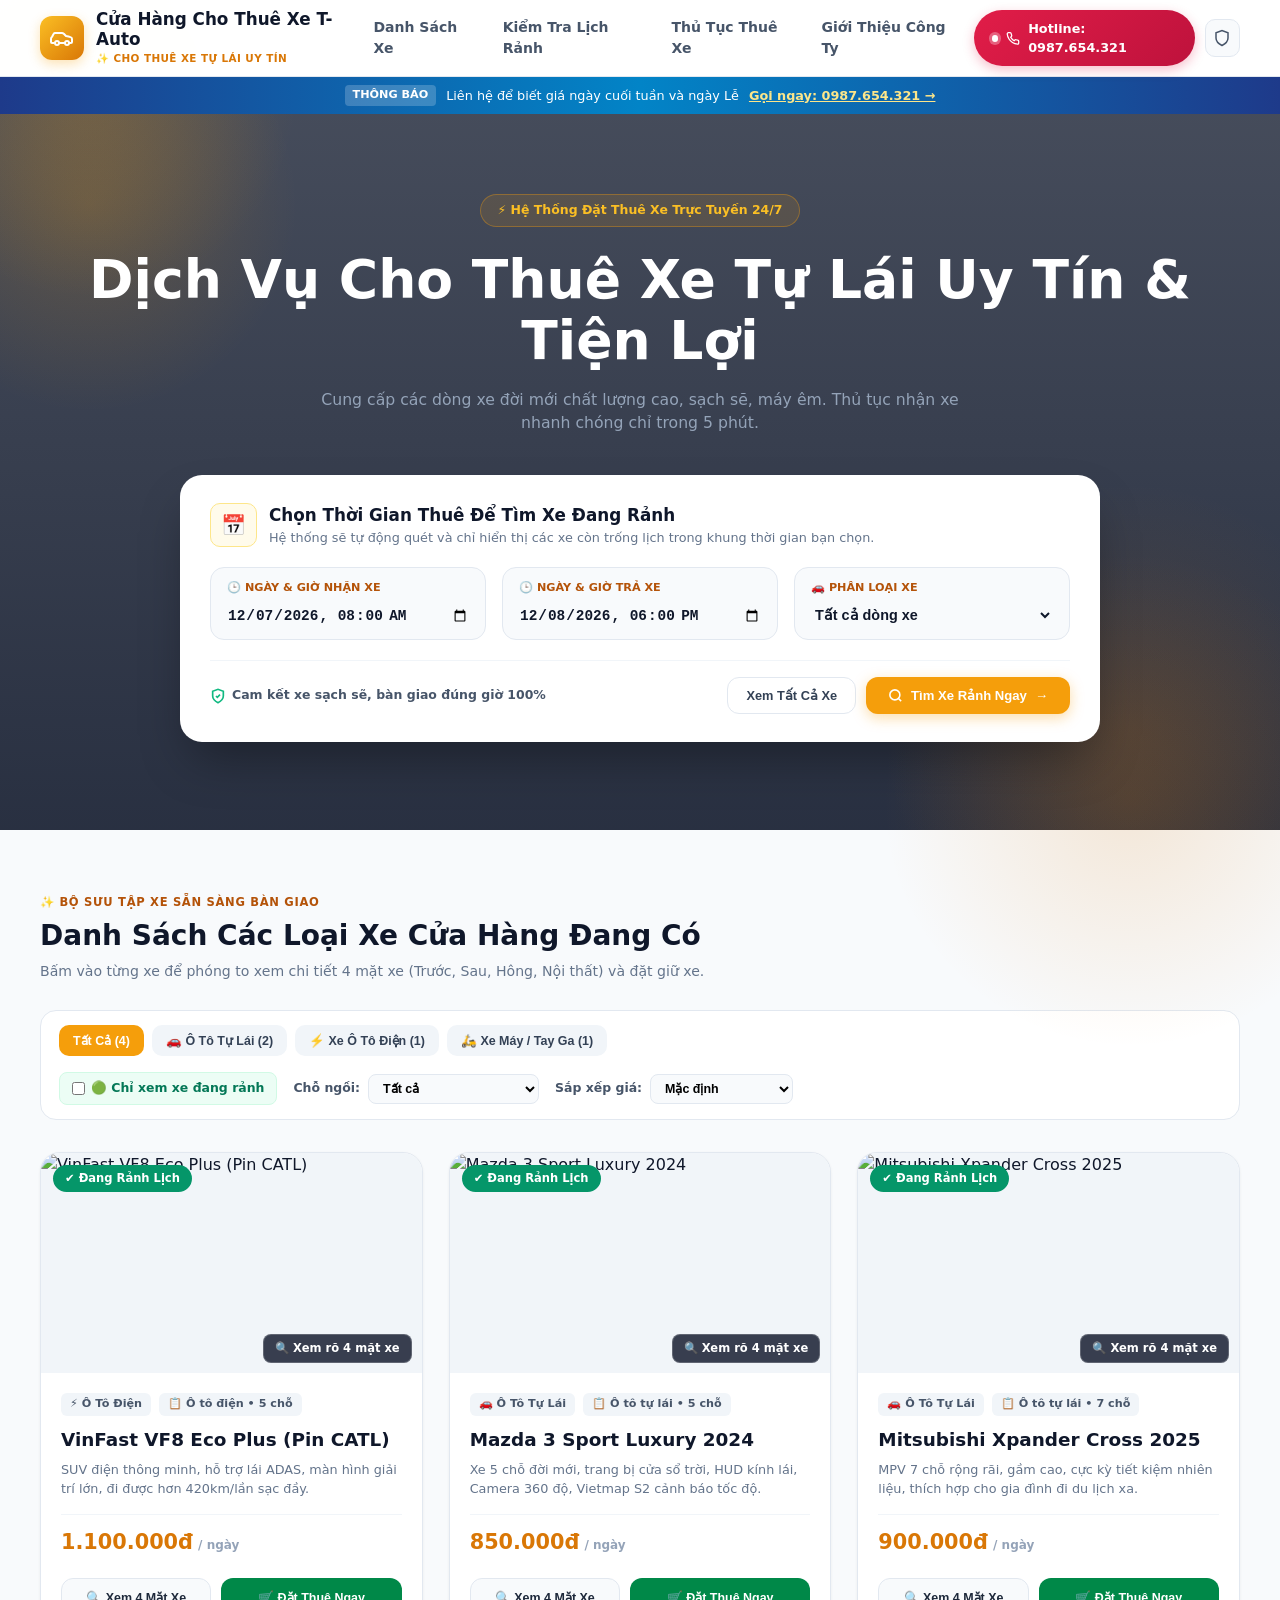
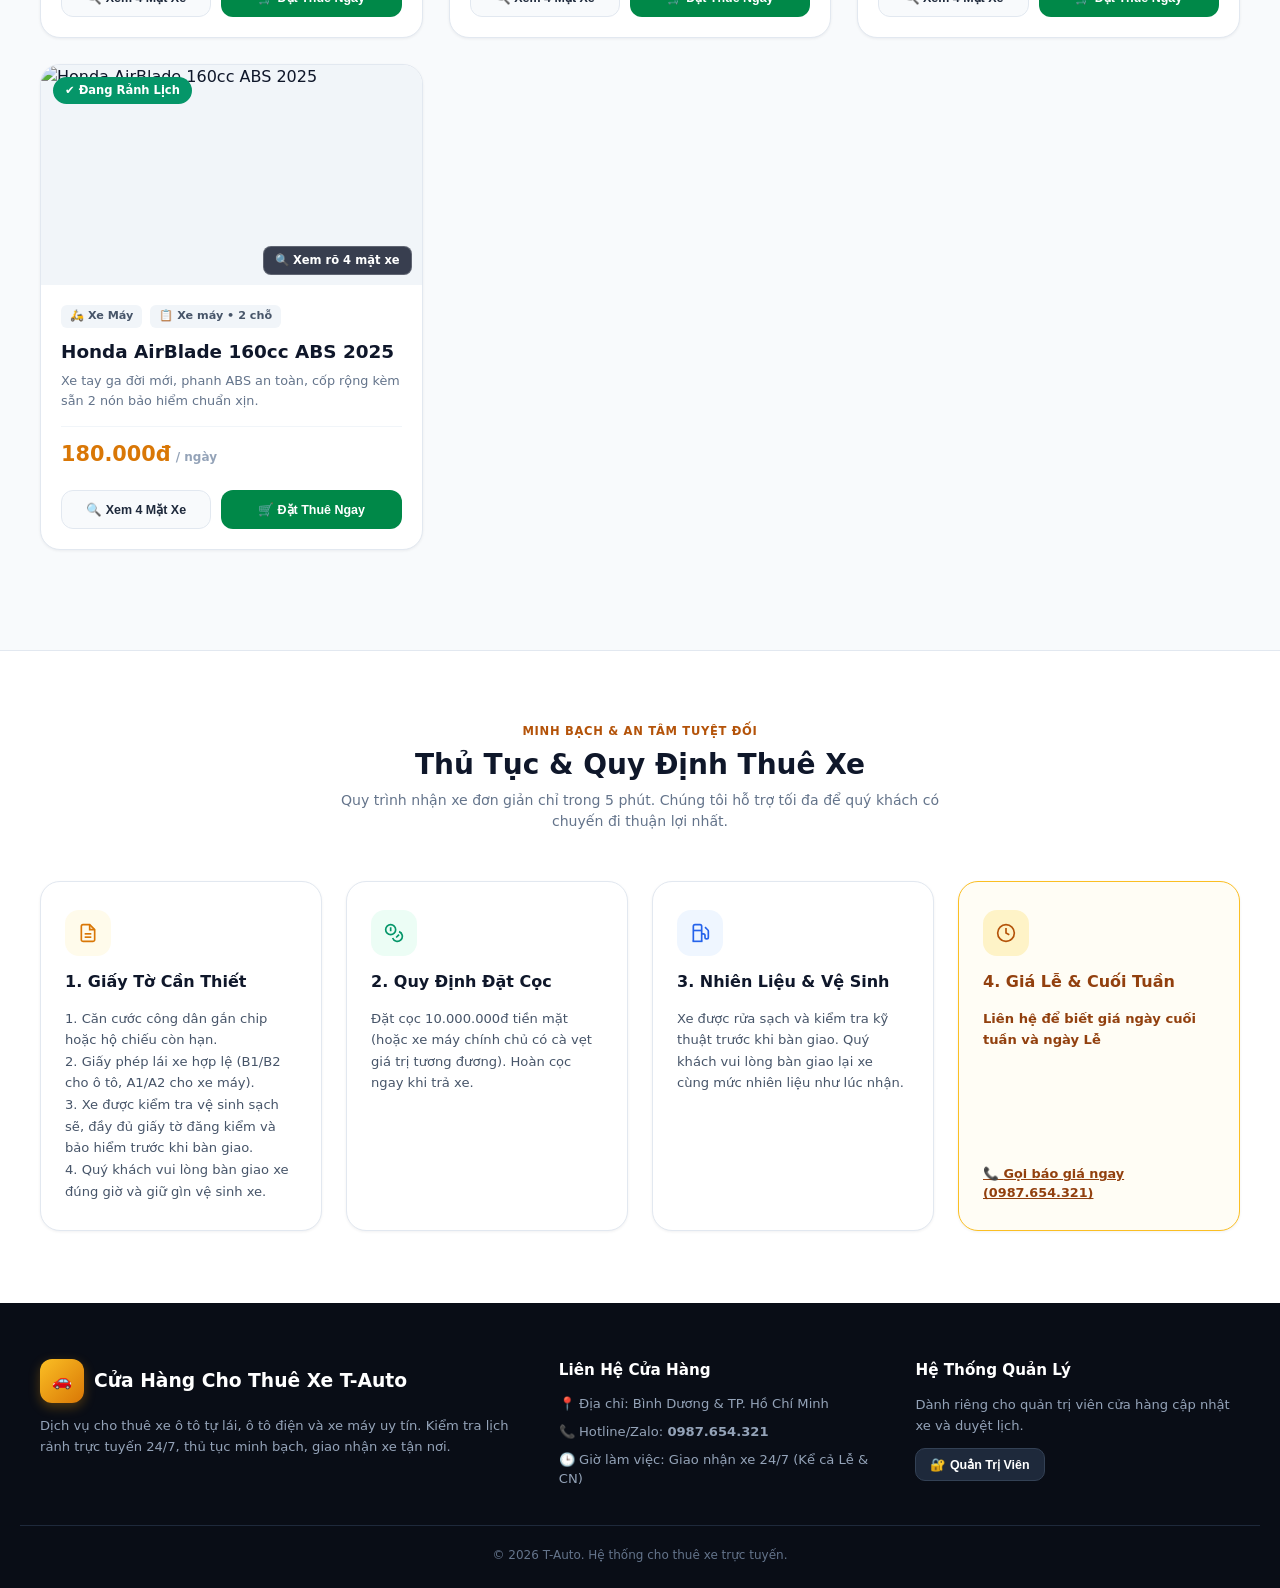
==== commit a742b275: "file hoàn chỉnh" ====
--- a/index.html
+++ b/index.html
@@ -46,12 +46,13 @@
           <a href="#vehicle-catalog-section" onclick="switchView('customer')"
             >Danh Sách Xe</a
           >
-          <a href="#hero-search-box" onclick="switchView('customer')"
+          <a href="#hero-section-top" onclick="switchView('customer')"
             >Kiểm Tra Lịch Rảnh</a
           >
           <a href="#policy-section" onclick="switchView('customer')"
             >Thủ Tục Thuê Xe</a
           >
+          <a href="about.html">Giới Thiệu Công Ty</a>
         </nav>
 
         <div class="nav-actions">
@@ -268,6 +269,16 @@
           </div>
 
           <div class="sub-filters">
+            <!-- Nút công tắc Lọc xe rảnh đã được thêm vào đây -->
+            <label class="avail-toggle-label">
+              <input
+                type="checkbox"
+                id="chk-only-available"
+                onchange="toggleOnlyAvailableFilter(this.checked)"
+              />
+              <span>🟢 Chỉ xem xe đang rảnh</span>
+            </label>
+
             <div class="sub-filter-item">
               <span>Chỗ ngồi:</span>
               <select id="filter-seats" onchange="renderVehiclesGrid()">
@@ -294,6 +305,8 @@
 
       <!-- 5. THỦ TỤC & QUY ĐỊNH THUÊ XE -->
       <section id="policy-section" class="policy-section">
+        <div class="hero-glow-left"></div>
+        <div class="hero-glow-right"></div>
         <div class="container">
           <div class="policy-header">
             <span class="section-tag">MINH BẠCH &amp; AN TÂM TUYỆT ĐỐI</span>
@@ -687,22 +700,30 @@
           <h3 class="card-heading">
             🔐 Đổi Mật Khẩu Quản Trị (Mã Hóa SHA-256 Chống Soi F12)
           </h3>
-          <p class="card-sub">
-            Mật khẩu của bạn sẽ được băm thành chuỗi Hash SHA-256 không thể dịch
-            ngược. Người lạ mở F12 cũng không thể biết mật khẩu thực.
-          </p>
+          <p class="card-sub">Mật khẩu của bạn sẽ được băm thành chuỗi Hash.</p>
           <form
             onsubmit="handleChangeAdminPassword(event)"
             class="adm-form-grid"
           >
             <div class="form-field">
               <label>Nhập mật khẩu mới muốn đổi (*)</label>
-              <input
-                type="password"
-                id="new-admin-pass"
-                required
-                placeholder="Nhập mật khẩu mới..."
-              />
+              <!-- Đã bọc div và thêm nút con mắt ở đây -->
+              <div class="pass-input-wrap">
+                <input
+                  type="password"
+                  id="new-admin-pass"
+                  required
+                  placeholder="Nhập mật khẩu mới..."
+                />
+                <button
+                  type="button"
+                  class="btn-eye-toggle"
+                  onclick="togglePasswordVisibility('new-admin-pass', this)"
+                  title="Hiện mật khẩu"
+                >
+                  👁️
+                </button>
+              </div>
             </div>
             <div class="form-field">
               <label>Mã Hash SHA-256 tương ứng (Tự động sinh ra)</label>
--- a/style.css
+++ b/style.css
@@ -52,7 +52,7 @@
 
 html {
   scroll-behavior: smooth;
-  scroll-padding-top: 110px;
+  scroll-padding-top: 140px;
   font-family:
     system-ui,
     -apple-system,
@@ -259,9 +259,15 @@
    ========================================================================== */
 .hero-section {
   position: relative;
-  background-color: var(--slate-950);
-  color: #fff;
-  padding: 64px 0 80px;
+  /* Phủ lớp màu xanh slate mờ đè lên ảnh núi Phú Sĩ Nhật Bản */
+  background-image:
+    linear-gradient(rgba(15, 23, 42, 0.75), rgba(15, 23, 42, 0.9)),
+    url("https://images.unsplash.com/photo-1528164344705-47542687000d?auto=format&fit=crop&w=1920&q=80");
+  background-size: cover;
+  background-position: center;
+  background-attachment: fixed; /* Hiệu ứng Parallax: Ảnh đứng im khi cuộn chuột rất xịn */
+  color: #fff;
+  padding: 80px 0 88px;
   overflow: hidden;
 }
 
@@ -1449,3 +1455,85 @@
     height: 250px;
   }
 }
+
+/* Con mắt Hiện/Ẩn mật khẩu */
+.pass-input-wrap {
+  position: relative;
+  display: flex;
+  align-items: center;
+}
+.pass-input-wrap input {
+  width: 100%;
+  padding-right: 44px;
+}
+.btn-eye-toggle {
+  position: absolute;
+  right: 8px;
+  background: transparent;
+  border: none;
+  font-size: 1.15rem;
+  cursor: pointer;
+  padding: 4px 6px;
+  border-radius: 6px;
+  line-height: 1;
+}
+.btn-eye-toggle:hover {
+  background: var(--slate-100);
+}
+
+/* Công tắc lọc nhanh Chỉ xem xe đang rảnh */
+.avail-toggle-label {
+  display: inline-flex;
+  align-items: center;
+  gap: 6px;
+  background: var(--emerald-50);
+  border: 1px solid var(--emerald-100);
+  color: var(--emerald-700);
+  padding: 6px 12px;
+  border-radius: 8px;
+  font-size: 0.78rem;
+  font-weight: 800;
+  cursor: pointer;
+}
+
+/* Thanh Phân Trang (6 chiếc / 1 trang) */
+.pagination-bar {
+  display: flex;
+  align-items: center;
+  justify-content: center;
+  gap: 8px;
+  margin-top: 36px;
+  flex-wrap: wrap;
+}
+.page-btn {
+  padding: 9px 15px;
+  border-radius: 10px;
+  border: 1px solid var(--slate-200);
+  background: #fff;
+  color: var(--slate-700);
+  font-size: 0.82rem;
+  font-weight: 800;
+  cursor: pointer;
+  transition: all 0.2s;
+}
+.page-btn:hover:not(:disabled) {
+  background: var(--amber-50);
+  border-color: var(--amber-400);
+  color: var(--amber-700);
+}
+.page-btn.active {
+  background: var(--amber-500);
+  border-color: var(--amber-500);
+  color: #fff;
+  box-shadow: 0 4px 10px rgba(245, 158, 11, 0.3);
+}
+.page-btn:disabled {
+  opacity: 0.45;
+  cursor: not-allowed;
+}
+.page-info {
+  font-size: 0.8rem;
+  font-weight: 700;
+  color: var(--slate-500);
+  margin-left: 8px;
+}
